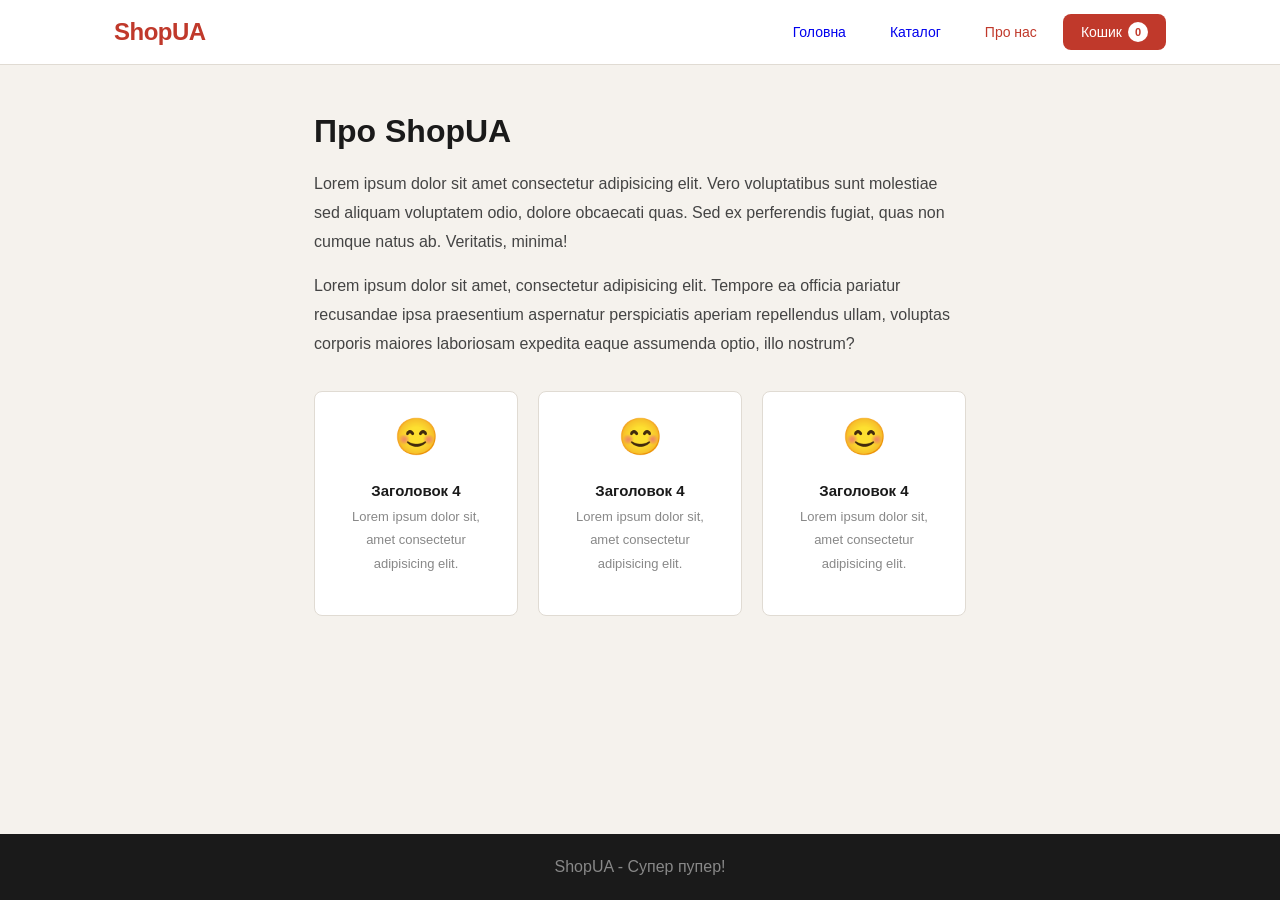
==== about.html @ 4fa590da "." ====
<!DOCTYPE html>
<html lang="en">
<head>
    <meta charset="UTF-8">
    <meta name="viewport" content="width=device-width, initial-scale=1.0">
    <title>ShopUA - Про нас</title>
    <link rel="stylesheet" href="css/style.css">
</head>
<body>
    <header>
        <div class="header-inner">
            <a class="logo" href="index.html">ShopUA</a>
            <nav>
                <a class="nav-btn" href="index.html">Головна</a>
                <a class="nav-btn" href="catalog.html">Каталог</a>
                <a class="nav-btn active" href="about.html">Про нас</a>
                <a class="cart-btn" href="cart.html">
                    Кошик <span class="cart-count" id="cart-count">0</span>
                </a>
            </nav>
        </div>
    </header>

    <main>
        <div class="about-section">
            <h2>Про ShopUA</h2>
            <p>Lorem ipsum dolor sit amet consectetur adipisicing elit. Vero voluptatibus sunt molestiae sed aliquam voluptatem odio, dolore obcaecati quas. Sed ex perferendis fugiat, quas non cumque natus ab. Veritatis, minima!</p>
            <p>Lorem ipsum dolor sit amet, consectetur adipisicing elit. Tempore ea officia pariatur recusandae ipsa praesentium aspernatur perspiciatis aperiam repellendus ullam, voluptas corporis maiores laboriosam expedita eaque assumenda optio, illo nostrum?</p>

            <div class="about-cards">
                <div class="about-card">
                    <div class="icon">😊</div>
                    <h4>Заголовок 4</h4>
                    <p>Lorem ipsum dolor sit, amet consectetur adipisicing elit.</p>
                </div>
                <div class="about-card">
                    <div class="icon">😊</div>
                    <h4>Заголовок 4</h4>
                    <p>Lorem ipsum dolor sit, amet consectetur adipisicing elit.</p>
                </div>
                <div class="about-card">
                    <div class="icon">😊</div>
                    <h4>Заголовок 4</h4>
                    <p>Lorem ipsum dolor sit, amet consectetur adipisicing elit.</p>
                </div>
            </div>
        </div>
    </main>

    <footer>ShopUA - Супер пупер!</footer>

    <div class="toast" id="toast"></div>

    <script src="js/products.js"></script>
    <script src="js/cart.js"></script>
    <script src="js/utils.js"></script>
</body>
</html>
---- css/style.css ----
:root {
    --bg: #f5f2ed;
    --surface: #ffffff;
    --accent: #c0392b;
    --accent2: #e8d5b0;
    --text: #1a1a1a;
    --muted: #888;
    --border: #e0dbd3;
    --radius: 8px;
    --shadow: 0 2px 12px rgba(0,0,0,0.08);
}

* {
    box-sizing: border-box;
    margin: 0;
    padding: 0;
}

body {
    font-family: sans-serif;
    background-color: var(--bg);
    color: var(--text);
    font-weight: 400;
    min-height: 100vh;
    display: flex;
    flex-direction: column;
}

main {
    flex: 1;
}

header {
    background-color: var(--surface);
    border-bottom: 1px solid var(--border);
    position: sticky;
    top: 0;
    z-index: 100;
}

.header-inner {
    max-width: 1100px;
    margin: 0 auto;
    padding: 0px 24px;
    height: 64px;
    display: flex;
    align-items: center;
    justify-content: space-between;
}

.logo {
    font-family: 'Segoe UI', Tahoma, Geneva, Verdana, sans-serif;
    font-size: 24px;
    font-weight: bold;
    color: var(--accent);
    text-decoration: none;
    letter-spacing: -0.5px;
}

nav {
    display: flex;
    gap: 8px;
    align-items: center;
}

.nav-btn {
    background-color: none;
    border: none;
    cursor: pointer;
    font-family: 'Segoe UI', Tahoma, Geneva, Verdana, sans-serif;
    font-size: 14px;
    font-weight: 500;
    padding: 8px 18px;
    border-radius: var(--radius);
    text-decoration: none;
    display: inline-flex;
    align-items: center;
    transition: background-color 0.2s;
}

.nav-btn:hover {
    background-color: var(--bg);
}

.nav-btn.active {
    color: var(--accent);
}

.cart-btn {
    background-color: var(--accent);
    color: #fff;
    border: none;
    cursor: pointer;
    font-family: 'Segoe UI', Tahoma, Geneva, Verdana, sans-serif;
    font-size: 14px;
    font-weight: 500;
    padding: 8px 18px;
    border-radius: var(--radius);
    text-decoration: none;
    display: inline-flex;
    align-items: center;
    gap: 6px;
    transition: opacity 0.2s;
}

.cart-btn:hover {
    opacity: 0.85s;
}

.cart-count {
    background-color: #fff;
    color: var(--accent);
    border-radius: 50%;
    width: 20px;
    height: 20px;
    font-size: 11px;
    font-weight: 700;
    display: inline-flex;
    align-items: center;
    justify-content: center;
}

.products-grid {
    display: grid;
    gap: 24px;
    grid-template-columns: repeat(auto-fill, minmax(240px, 1fr));
}

.product-card {
    background-color: var(--surface);
    border: 1px solid var(--border);
    border-radius: var(--radius);
    overflow: hidden;
    box-shadow: var(--shadow);
    text-decoration: none;
    color: var(--text);
    display: block;
    transition: transform 0.2s, box-shadow 0.2s;
}

.product-card:hover {
    transform: translateY(-4px);
    box-shadow: 0 8px 24px rgba(0,0,0,0.12);
}

.product-img {
    width: 100%;
    height: 200px;
    display: flex;
    align-items: center;
    justify-content: center;
    font-size: 64px;
    background-color: var(--bg);
}

.product-info {
    padding: 20px;
}

.product-name {
    font-weight: bold;
    font-size: 16px;
    margin-bottom: 5px;
}

.product-category {
    font-size: 12px;
    color: var(--muted);
    margin-bottom: 12px;
}

.product-footer {
    display: flex;
    align-items: center;
    justify-content: space-between;
}

.product-price {
    font-family: 'Segoe UI', Tahoma, Geneva, Verdana, sans-serif;
    font-size: 20px;
    color: var(--accent);
}

.btn-add {
    background-color: var(--accent);
    color: #fff;
    border: none;
    cursor: pointer;
    font-size: 14px;
    padding: 7px 14px;
    border-radius: var(--radius);
    transition: opacity 0.2s, transform 0.15s;
}

.btn-add:hover {
    opacity: 0.85;
    transform: scale(1.05);
}

.btn-add:active {
    transform: scale(0.97);
}

.hero {
    background: linear-gradient(135deg, #2c1a0e 0%, var(--accent) 100%);
    color: #fff;
    padding: 80px 24px;
    text-align: center;
}

.hero h1 {
    font-size: 64px;
    font-weight: bold;
    margin-bottom: 15px;
}

.hero p {
    font-size: 14px;
    opacity: 0.75;
    margin-bottom: 35px;
}

.btn-primary {
    background-color: var(--accent);
    color: #fff;
    border: none;
    cursor: pointer;
    font-size: 18px;
    padding: 14px 28px;
    border-radius: var(--radius);
    transition: opacity 0.2s, transform 0.15s;
    text-decoration: none;
}

.btn-primary:hover {
    opacity: 0.85;
    transform: scale(1.05);
}

.btn-primary:active {
    transform: scale(0.97);
}

.section {
    max-width: 1100px;
    margin: 0 auto;
    padding: 48px 24px;
}

.section-title {
    font-size: 28px;
    margin-bottom: 32px;
    padding-bottom: 12px;
    border-bottom: 2px solid var(--accent2);
}

footer {
    background-color: #1a1a1a;
    color: #888;
    text-align: center;
    padding: 24px;
}

.categories {
    display: flex;
    gap: 12px;
    flex-wrap: wrap;
    margin-bottom: 32px;
}

.cat-btn {
  background: var(--surface);
  border: 1px solid var(--border);
  cursor: pointer;
  font-family: 'Fira Sans', sans-serif;
  font-size: 14px;
  padding: 8px 18px;
  border-radius: 20px;
  transition: all 0.2s;
}
.cat-btn:hover, .cat-btn.active {
  background: var(--accent);
  color: #fff;
  border-color: var(--accent);
}

.about-section {
    max-width: 700px;
    margin: 0 auto;
    padding: 48px 24px;
}

.about-section h2 {
    font-size: 32px;
    margin-bottom: 20px;
}

.about-section p {
    font-size: 16px;
    line-height: 1.8;
    color: #444;
    margin-bottom: 16px;
}

.about-cards {
    display: grid;
    grid-template-columns: repeat(3, 1fr);
    gap: 20px;
    margin-top: 32px;
}

.about-card .icon {
    font-size: 36px;
    margin-bottom: 24px;
}

.about-card h4 {
    font-size: 15px;
    font-weight: bold;
    margin-bottom: 6px;
}

.about-card p {
    font-size: 13px;
    color: var(--muted);
}

.about-card {
    background: var(--surface);
    border: 1px solid var(--border);
    border-radius: var(--radius);
    padding: 24px;
    text-align: center;
}

.cart-empty {
    text-align: center;
    padding: 80px 0;
    color: var(--muted);
}

.cart-empty .empty-icon {
    font-size: 64px;
    margin-bottom: 16px;
}

.cart-summary {
    background: var(--surface);
    border: 1px solid var(--border);
    border-radius: var(--radius);
    padding: 24px;
    margin-top: 24px;
}

.summary-row {
    display: flex;
    justify-content: space-between;
    font-size: 15px;
    margin-bottom: 10px;
}

.summary-row.total {
    font-size: 18px;
    font-weight: bold;
    border-top: 1px solid var(--border);
    padding-top: 12px;
    margin-top: 8px;
}

.cart-item {
    background: var(--surface);
    border: 1px solid var(--border);
    border-radius: var(--radius);
    padding: 16px;
    display: flex;
    align-items: center;
    gap: 16px;
    margin-bottom: 12px;
    animation: fadeIn 0.25s ease;
}

@keyframes fadeIn {
    from {
        opacity: 0;
        transform: translateY(6px);
    }
    to {
        opacity: 1;
        transform: translateY(0px);
    }
}

.cart-item-img {
    font-size: 40px;
    width: 64px;
    height: 64px;
    background: var(--bg);
    border-radius: var(--radius);
    display: flex;
    align-items: center;
    justify-content: center;
    flex-shrink: 0;
}

.cart-item-info {
    flex: 1;
}

.cart-item-name {
    font-weight: bold;
    font-size: 15px;
}

.cart-item-price {
    font-size: 13px;
    color: var(--muted);
    margin-top: 2px;
}

.cart-item-right {
    display: flex;
    align-items: center;
    gap: 16px;
}

.cart-item-total {
    font-size: 18px;
    color: var(--accent);
    min-width: 72px;
    text-align: right;
}

.remove-btn {
    background: none;
    border: none;
    cursor: pointer;
    font-size: 18px;
    color: var(--muted);
    padding: 4px;
    transition: color 0.15s;
}

.remove-btn:hover {
    color: var(--accent);
}
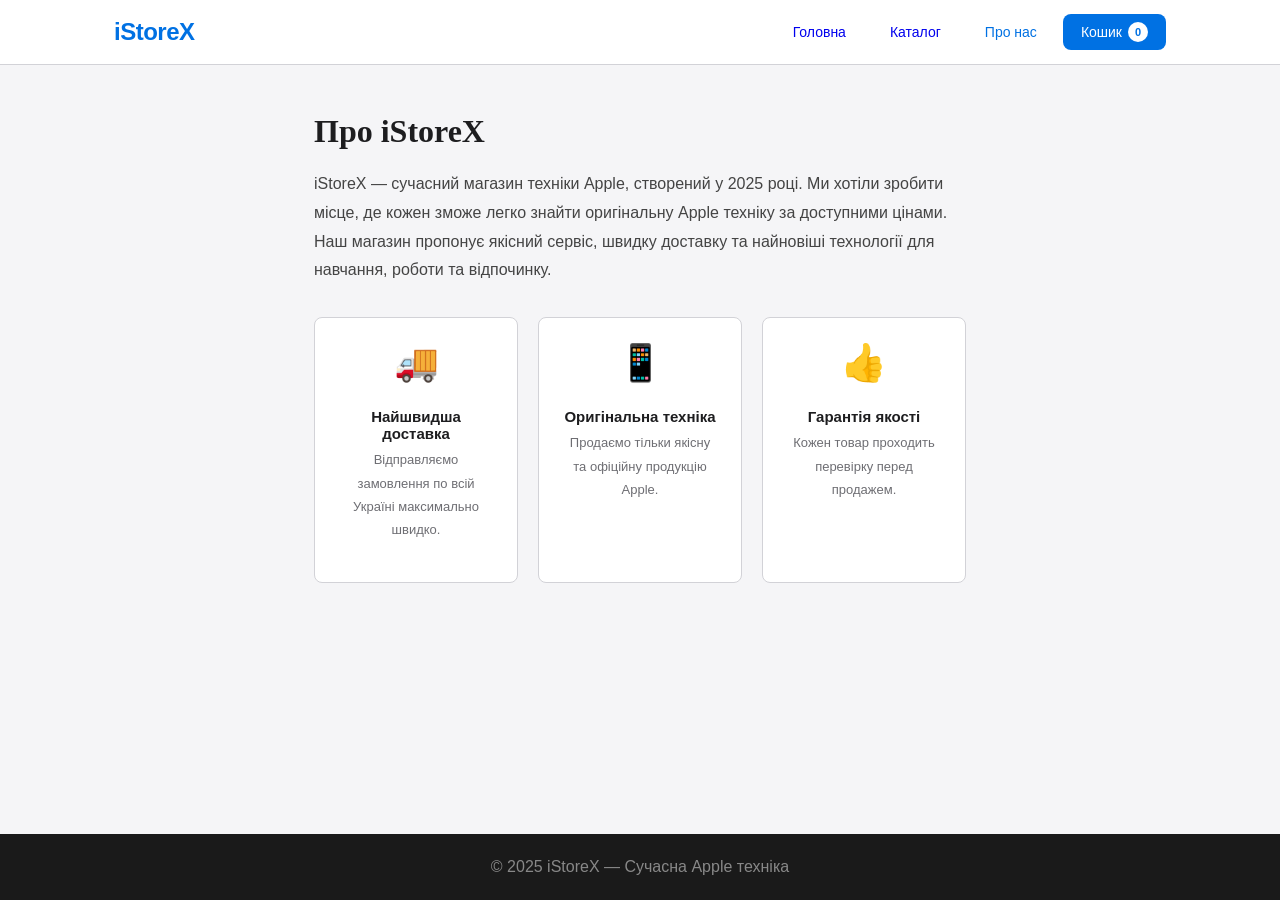
==== commit f8b1f932: "final" ====
--- a/about.html
+++ b/about.html
@@ -3,13 +3,13 @@
 <head>
     <meta charset="UTF-8">
     <meta name="viewport" content="width=device-width, initial-scale=1.0">
-    <title>ShopUA - Про нас</title>
+    <title>iStoreX - Про нас</title>
     <link rel="stylesheet" href="css/style.css">
 </head>
 <body>
     <header>
         <div class="header-inner">
-            <a class="logo" href="index.html">ShopUA</a>
+            <a class="logo" href="index.html">iStoreX</a>
             <nav>
                 <a class="nav-btn" href="index.html">Головна</a>
                 <a class="nav-btn" href="catalog.html">Каталог</a>
@@ -23,36 +23,40 @@
 
     <main>
         <div class="about-section">
-            <h2>Про ShopUA</h2>
-            <p>Lorem ipsum dolor sit amet consectetur adipisicing elit. Vero voluptatibus sunt molestiae sed aliquam voluptatem odio, dolore obcaecati quas. Sed ex perferendis fugiat, quas non cumque natus ab. Veritatis, minima!</p>
-            <p>Lorem ipsum dolor sit amet, consectetur adipisicing elit. Tempore ea officia pariatur recusandae ipsa praesentium aspernatur perspiciatis aperiam repellendus ullam, voluptas corporis maiores laboriosam expedita eaque assumenda optio, illo nostrum?</p>
+            <h2>Про iStoreX</h2>
+            <p>iStoreX — сучасний магазин техніки Apple, створений у 2025 році. 
+Ми хотіли зробити місце, де кожен зможе легко знайти оригінальну Apple техніку за доступними цінами. 
+Наш магазин пропонує якісний сервіс, швидку доставку та найновіші технології для навчання, роботи та відпочинку.</p>
 
             <div class="about-cards">
                 <div class="about-card">
-                    <div class="icon">😊</div>
-                    <h4>Заголовок 4</h4>
-                    <p>Lorem ipsum dolor sit, amet consectetur adipisicing elit.</p>
+                    <div class="icon">🚚</div>
+                    <h4>Найшвидша доставка</h4>
+                    <p>Відправляємо замовлення по всій Україні максимально швидко.</p>
                 </div>
                 <div class="about-card">
-                    <div class="icon">😊</div>
-                    <h4>Заголовок 4</h4>
-                    <p>Lorem ipsum dolor sit, amet consectetur adipisicing elit.</p>
+                    <div class="icon">📱</div>
+                    <h4>Оригінальна техніка</h4>
+                    <p>Продаємо тільки якісну та офіційну продукцію Apple.</p>
                 </div>
                 <div class="about-card">
-                    <div class="icon">😊</div>
-                    <h4>Заголовок 4</h4>
-                    <p>Lorem ipsum dolor sit, amet consectetur adipisicing elit.</p>
+                    <div class="icon">👍</div>
+                    <h4>Гарантія якості</h4>
+                    <p>Кожен товар проходить перевірку перед продажем.</p>
                 </div>
             </div>
         </div>
     </main>
 
-    <footer>ShopUA - Супер пупер!</footer>
+    <footer>© 2025 iStoreX — Сучасна Apple техніка</footer>
 
     <div class="toast" id="toast"></div>
 
     <script src="js/products.js"></script>
     <script src="js/cart.js"></script>
     <script src="js/utils.js"></script>
+    <script>
+        updateCartCount();
+    </script>
 </body>
 </html>
--- a/css/style.css
+++ b/css/style.css
@@ -1,11 +1,11 @@
 :root {
-    --bg: #f5f2ed;
+    --bg: #f5f5f7;
     --surface: #ffffff;
-    --accent: #c0392b;
-    --accent2: #e8d5b0;
-    --text: #1a1a1a;
-    --muted: #888;
-    --border: #e0dbd3;
+    --accent: #0071e3;
+    --accent2: #005bb5;
+    --text: #1d1d1f;
+    --muted: #6e6e73;
+    --border: #d2d2d7;
     --radius: 8px;
     --shadow: 0 2px 12px rgba(0,0,0,0.08);
 }
@@ -202,10 +202,10 @@
 }
 
 .hero {
-    background: linear-gradient(135deg, #2c1a0e 0%, var(--accent) 100%);
     color: #fff;
     padding: 80px 24px;
     text-align: center;
+    background-image: url('https://encrypted-tbn0.gstatic.com/images?q=tbn:ANd9GcQ_P0R3Ph2H0BrTH0-J65ruy_oY5_CYki5J8A&s');
 }
 
 .hero h1 {
@@ -442,4 +442,29 @@
 
 .remove-btn:hover {
     color: var(--accent);
+}
+
+.toast {
+    position: fixed;
+    bottom: 24px;
+    right: 24px;
+    background: #222;
+    color: #fff;
+    padding: 12px 20px;
+    border-radius: var(--radius);
+    font-size: 14px;
+    opacity: 0;
+    transform: translateY(12px);
+    pointer-events: none;
+    transition: all 0.3s;
+    z-index: 100;
+}
+
+.toast.show {
+    opacity: 1;
+    transform: translateY(0px);
+}
+
+h1, h2, h3 {
+    font-family: Georgia, 'Times New Roman', Times, serif;
 }
